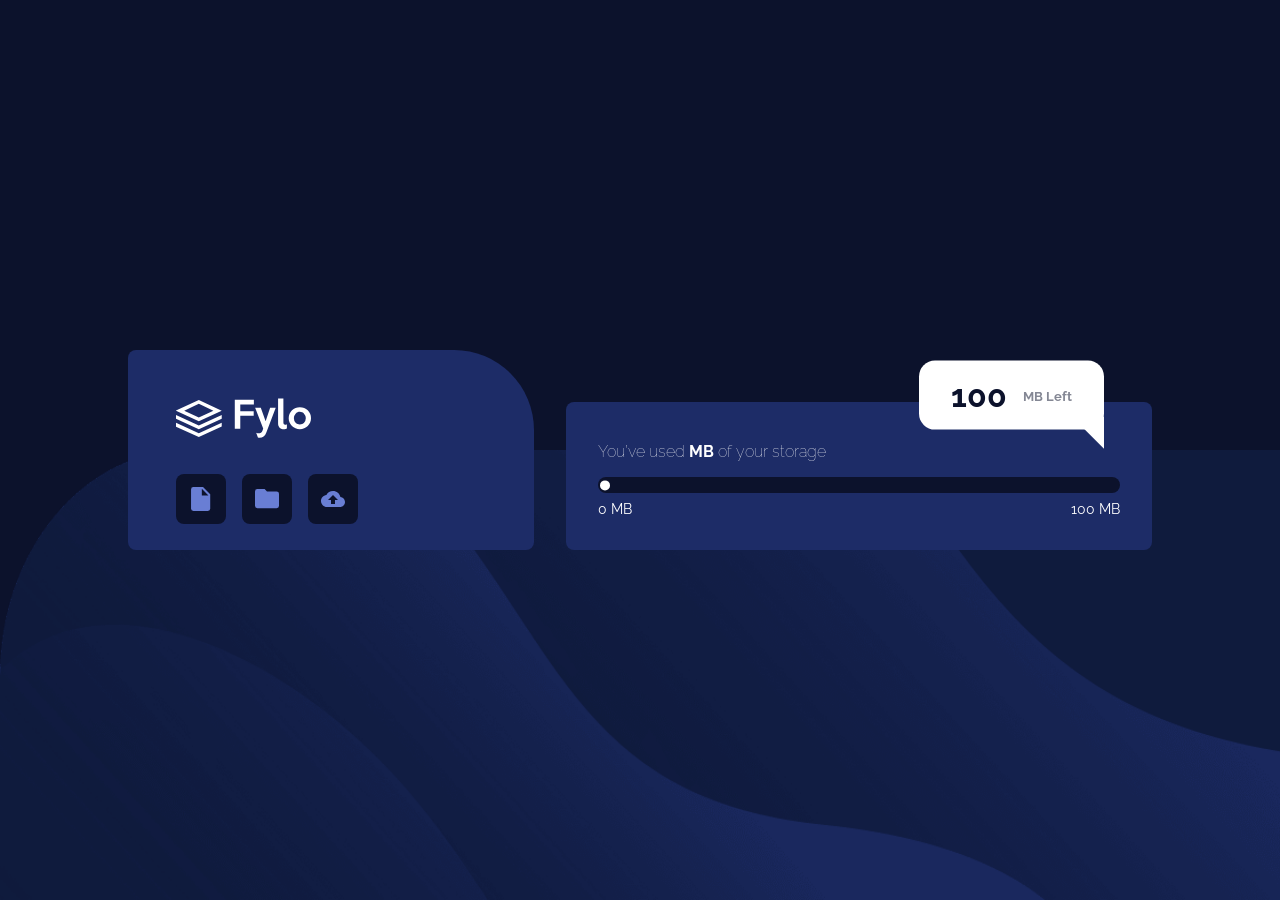
==== index.html @ 4323472f "moved files to main directory" ====
<!DOCTYPE html>
<html lang="en">
  <head>
    <meta charset="UTF-8" />
    <meta name="viewport" content="width=device-width, initial-scale=1.0" />
    <!-- displays site properly based on user's device -->

    <link
      rel="icon"
      type="image/png"
      sizes="32x32"
      href="./assets/favicon-32x32.png"
    />
    <link rel="preconnect" href="https://fonts.googleapis.com" />
    <link rel="preconnect" href="https://fonts.gstatic.com" crossorigin />
    <link rel="preconnect" href="https://fonts.googleapis.com" />
    <link rel="preconnect" href="https://fonts.gstatic.com" crossorigin />
    <link
      href="https://fonts.googleapis.com/css2?family=Raleway:wght@100;400;700&display=swap"
      rel="stylesheet"
    />
    <link rel="stylesheet" href="style.css" />

    <title>Fylo data storage component</title>
  </head>

  <body>
    <img
      src="/Fylo-FronedMentor-Challenge/assets/bg-desktop.png"
      alt=""
      class="desktop-img bg-img"
    />
    <img src="/Fylo-FronedMentor-Challenge/assets/bg-mobile.png" alt="" class="mobile-img bg-img">

    <div class="wrapper">
      <div class="left-box floating-section">
        <img src="/Fylo-FronedMentor-Challenge/assets/logo.svg" alt="" />
        <div class="icons" >
          
          <div class="icon_bg">
            <input type="file" class="upload-file" id="upload-file-btn"></input>
            <img
              src="/Fylo-FronedMentor-Challenge/assets/icon-document.svg"
              alt=""
              class="icons__item"
            />
          </div>
          <div class="icon_bg">
            <img
              src="/Fylo-FronedMentor-Challenge/assets/icon-folder.svg"
              alt=""
              class="icons__item"
            />
          </div>
          <div class="icon_bg">
            <img
              src="/Fylo-FronedMentor-Challenge/assets/icon-upload.svg"
              alt=""
              class="icons__item"
            />
          </div>
        </div>
      </div>

      <div class="right-box floating-section">
        <p>You’ve used <strong><span id="used-size"></span> <span class="size-unit"></span></strong> of your storage</p>
        <div class="range-wrapper">
          <div class="range-bar">
            <div class="progress-bar" id="progress-bar-clr">
              <div class="circle" id="progress-bar-circle"></div>
            </div>
          </div>
          <div class="range-numbers">
            <div class="range-numbers__item" id="zero-size">0 <span class="size-unit"></span></div>
            <div class="range-numbers__item"><span id="max-size"></span> <span class="size-unit"></span></div>
          </div>
        </div>

        <div class="bubble">
          <h1 id="remain-size">185</h1>
          <span><span class="size-unit"></span> Left</span>
          <div class="triangle"></div>
        </div>
      </div>
    </div>

    <script src="index.js"></script>
  </body>
</html>
---- style.css ----
html {
  font-family: "Raleway", sans-serif;
  font-weight: 400;
}

body {
  background: hsl(229, 57%, 11%);
  height: 100vh;
  margin: 0;
}

h1,
h2,
h3,
h4,
h5,
h6 {
  font-weight: 700;
}

img.bg-img {
  position: absolute;
  bottom: 0;
  left: 0;
  right: 0;
  width: 100%;
  height: 50%;
}
img.bg-img.mobile-img {
  display: none;
}

.floating-section {
  background: hsl(228, 56%, 26%);
  border-radius: 0.5rem;
}

.wrapper {
  position: relative;
  display: flex;
  width: 80%;
  height: 200px;
  top: 50%;
  left: 50%;
  transform: translateX(-50%) translateY(-50%);
}

.left-box {
  padding: 3rem 10rem 3rem 3rem;
  border-top-right-radius: 5rem;
  margin-right: 32px;
}

.left-box .icons {
  position: relative;
  display: flex;
  align-items: center;
  margin-top: 2rem;
}

.left-box .icons .icon_bg {
  background: hsl(229, 57%, 11%);
  border-radius: 0.5rem;
  margin-right: 1rem;
  /* padding: 15px; */
  width: 50px;
  height: 50px;
  overflow: hidden;
}

.upload-file {
  z-index: 1;
  position: absolute;
  height: 50px;
  width: 50px;
  opacity: 0;
  cursor: pointer;
}

.left-box .icons .icon_bg .icons__item {
  position: relative;
  left: 50%;
  top: 50%;
  transform: translateX(-50%) translateY(-50%);
}

.right-box {
  position: relative;
  color: white;
  width: 100%;
  height: 50%;
  padding: 1.5rem 2rem;
  margin-top: auto;
}

.right-box p {
  font-weight: 100;
}

.right-box .range-wrapper .range-bar {
  height: 1rem;
  width: 100%;
  background: hsl(229, 57%, 11%);
  border-radius: 50px;
}

.right-box .range-wrapper .range-bar .progress-bar {
  position: relative;
  top: 50%;
  left: 2px;
  transform: translateY(-50%);
  height: 70%;
  border-radius: 50px;
  background: linear-gradient(to right, hsl(6, 100%, 80%), hsl(335, 100%, 65%));
  transition: 300ms ease-in-out;
}

.right-box .range-wrapper .range-bar .progress-bar .circle {
  width: 10px;
  height: 10px;
  background: white;
  border-radius: 100%;
  position: absolute;
  top: 50%;
  right: 0px;
  transform: translateY(-50%);
  transition: 300ms ease-in-out;
}

.right-box .range-wrapper .range-numbers {
  display: flex;
  justify-content: space-between;
  margin-top: 0.5rem;
}
.right-box .range-wrapper .range-numbers .range-numbers__item {
  font-size: 14px;
}

#zero-size {
  cursor: pointer;
}

.right-box .bubble {
  background: white;
  color: hsl(229, 57%, 11%);
  display: flex;
  width: fit-content;
  padding: 1rem 2rem;
  border-radius: 1rem;
  position: absolute;
  top: 0;
  right: 3rem;
  transform: translateY(-60%);
}
.right-box .bubble h1 {
  margin: 0;
}
.right-box .bubble span {
  position: relative;
  color: hsl(229, 7%, 55%);
  font-weight: 700;
  font-size: 0.8rem;
  margin-top: 0.75rem;
  margin-left: 0.5rem;
}
.right-box .bubble .triangle {
  position: absolute;
  bottom: 0;
  right: 0px;
  transform: translateY(60%);
  width: 0;
  height: 0;
  border-top: 2rem solid white;
  border-left: 2rem solid transparent;
}

@media screen and (max-width: 400px) {
  img.bg-img.desktop-img {
    display: none;
  }
  img.bg-img.mobile-img {
    display: block;
    height: 100%;
  }

  .wrapper {
    /* flex-direction: column; */
    position: relative;
    display: grid;
    width: 100vw;
    gap: 32px;
  }
  .left-box {
    position: relative;
    padding: 2rem;
    border-top-right-radius: 5rem;
    margin: 0;
    width: 70%;
    left: 50%;
    transform: translateX(-50%);
  }
  .right-box {
    position: relative;
    left: 50%;
    transform: translateX(-50%);
    color: white;
    width: 70%;
    /* height: 50%; */
    padding: 2rem 2rem 3rem 2rem;
    margin-top: auto;
  }

  .right-box .bubble {
    top: 100%;
    right: 50%;
    transform: translateX(50%) translateY(-40%);
  }
  .right-box .bubble .triangle {
    display: none;
  }
}
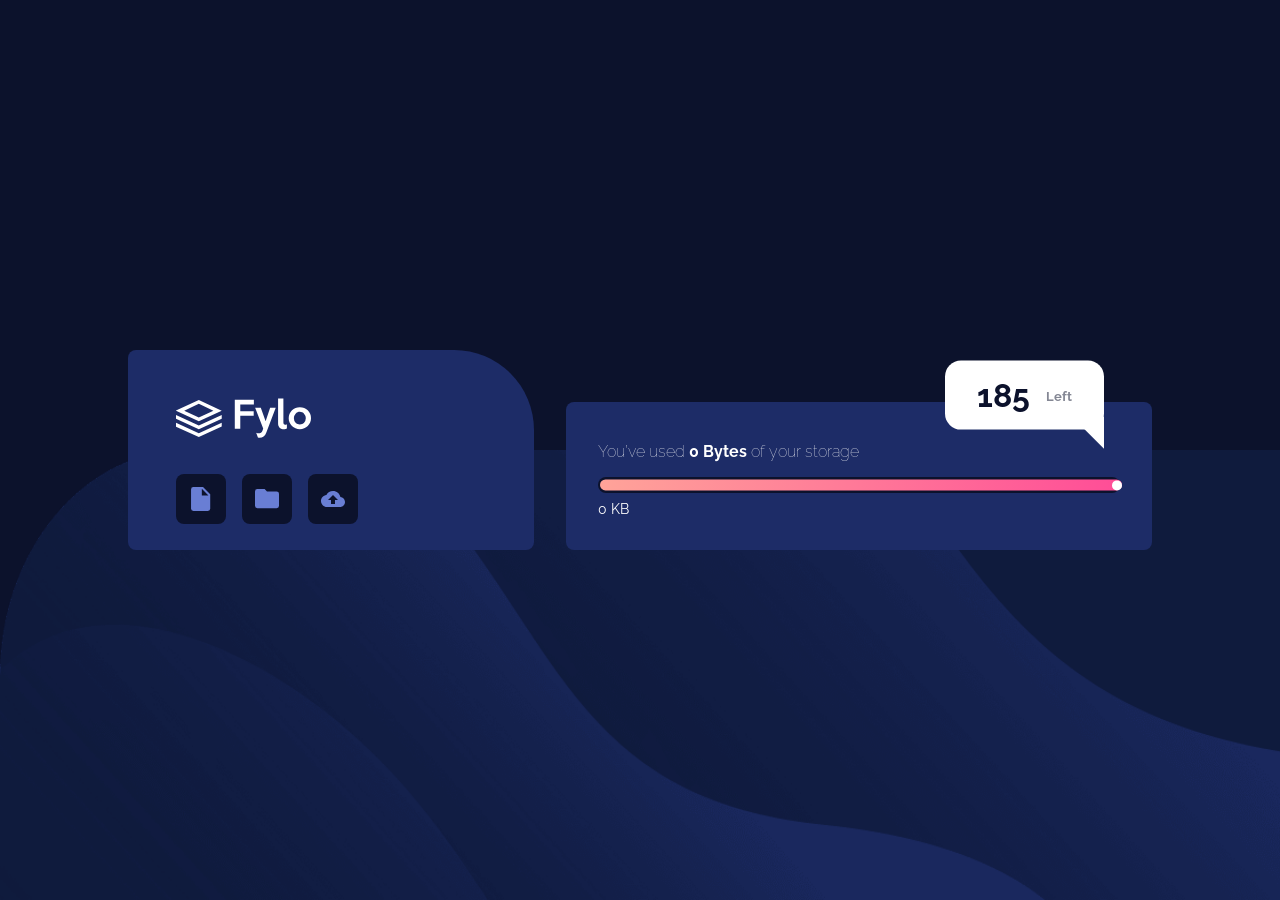
==== commit 1bb86b07: "new approach" ====
--- a/index.html
+++ b/index.html
@@ -26,35 +26,35 @@
 
   <body>
     <img
-      src="/Fylo-FronedMentor-Challenge/assets/bg-desktop.png"
+      src="./assets/bg-desktop.png"
       alt=""
       class="desktop-img bg-img"
     />
-    <img src="/Fylo-FronedMentor-Challenge/assets/bg-mobile.png" alt="" class="mobile-img bg-img">
+    <img src="./assets/bg-mobile.png" alt="" class="mobile-img bg-img">
 
     <div class="wrapper">
       <div class="left-box floating-section">
-        <img src="/Fylo-FronedMentor-Challenge/assets/logo.svg" alt="" />
+        <img src="./assets/logo.svg" alt="" />
         <div class="icons" >
           
           <div class="icon_bg">
-            <input type="file" class="upload-file" id="upload-file-btn"></input>
+            <input type="file" class="upload-file" onclick="this.value=null;" id="upload-file-btn" onchange="onFileInputChange(this)"></input>
             <img
-              src="/Fylo-FronedMentor-Challenge/assets/icon-document.svg"
+              src="./assets/icon-document.svg"
               alt=""
               class="icons__item"
             />
           </div>
           <div class="icon_bg">
             <img
-              src="/Fylo-FronedMentor-Challenge/assets/icon-folder.svg"
+              src="./assets/icon-folder.svg"
               alt=""
               class="icons__item"
             />
           </div>
           <div class="icon_bg">
             <img
-              src="/Fylo-FronedMentor-Challenge/assets/icon-upload.svg"
+              src="./assets/icon-upload.svg"
               alt=""
               class="icons__item"
             />
@@ -63,7 +63,7 @@
       </div>
 
       <div class="right-box floating-section">
-        <p>You’ve used <strong><span id="used-size"></span> <span class="size-unit"></span></strong> of your storage</p>
+        <p>You’ve used <strong><span id="used-size"></span> <span id="used-size-unit" class="size-unit"></span></strong> of your storage</p>
         <div class="range-wrapper">
           <div class="range-bar">
             <div class="progress-bar" id="progress-bar-clr">
@@ -71,14 +71,14 @@
             </div>
           </div>
           <div class="range-numbers">
-            <div class="range-numbers__item" id="zero-size">0 <span class="size-unit"></span></div>
-            <div class="range-numbers__item"><span id="max-size"></span> <span class="size-unit"></span></div>
+            <div class="range-numbers__item" id="zero-size" onclick="reset()">0 <span class="size-unit">KB</span></div>
+            <div class="range-numbers__item"><span id="max-size"></span> <span id="total-size-unit" class="size-unit"></span></div>
           </div>
         </div>
 
         <div class="bubble">
           <h1 id="remain-size">185</h1>
-          <span><span class="size-unit"></span> Left</span>
+          <span><span id="remain-size-unit" class="size-unit"></span> Left</span>
           <div class="triangle"></div>
         </div>
       </div>
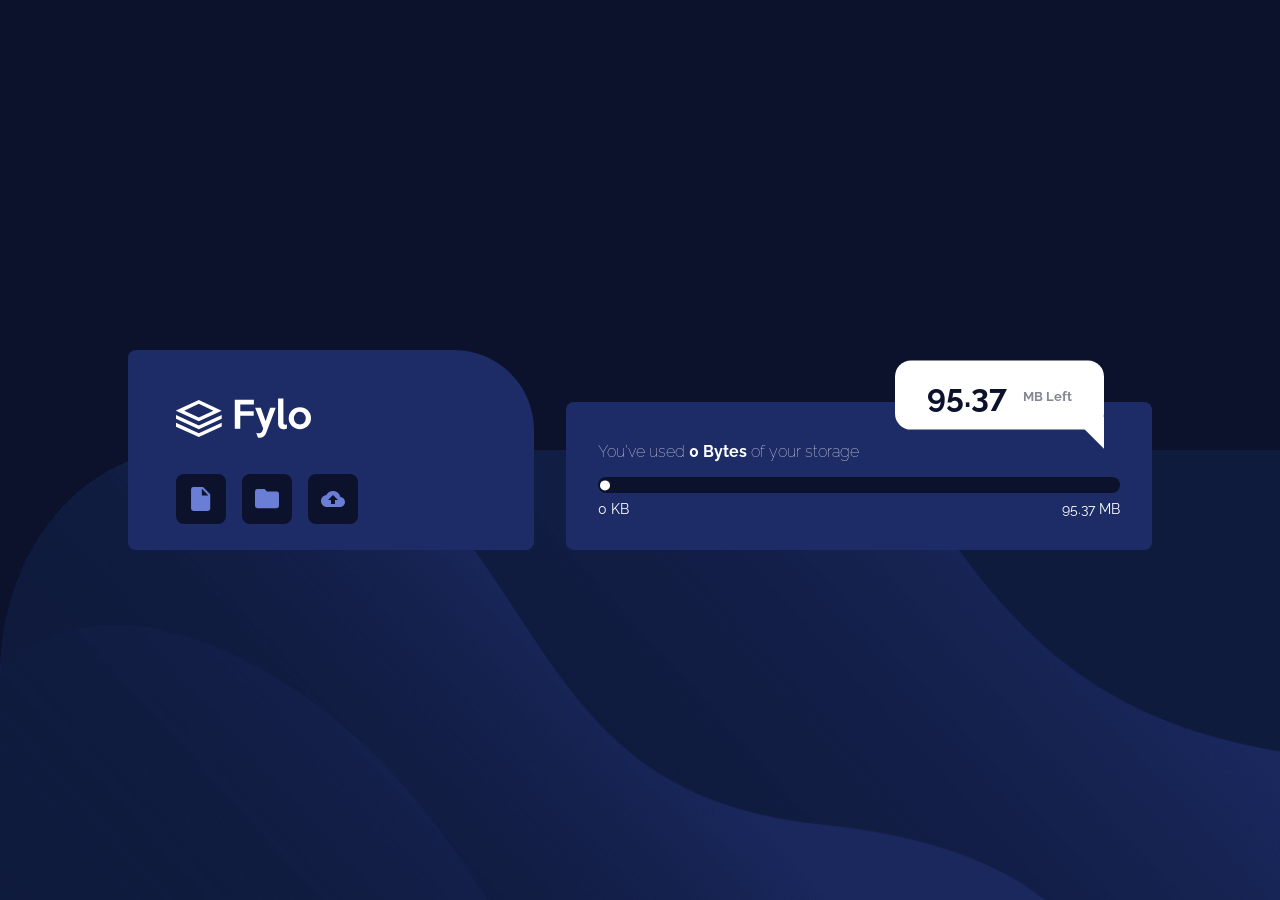
==== commit 358da18a: "fixes" ====
--- a/index.html
+++ b/index.html
@@ -38,7 +38,7 @@
         <div class="icons" >
           
           <div class="icon_bg">
-            <input type="file" class="upload-file" onclick="this.value=null;" id="upload-file-btn" onchange="onFileInputChange(this)"></input>
+            <input type="file" class="upload-file" onclick="this.value=null;" id="upload-file-btn" onchange="onFileInputChange(test1)"></input>
             <img
               src="./assets/icon-document.svg"
               alt=""
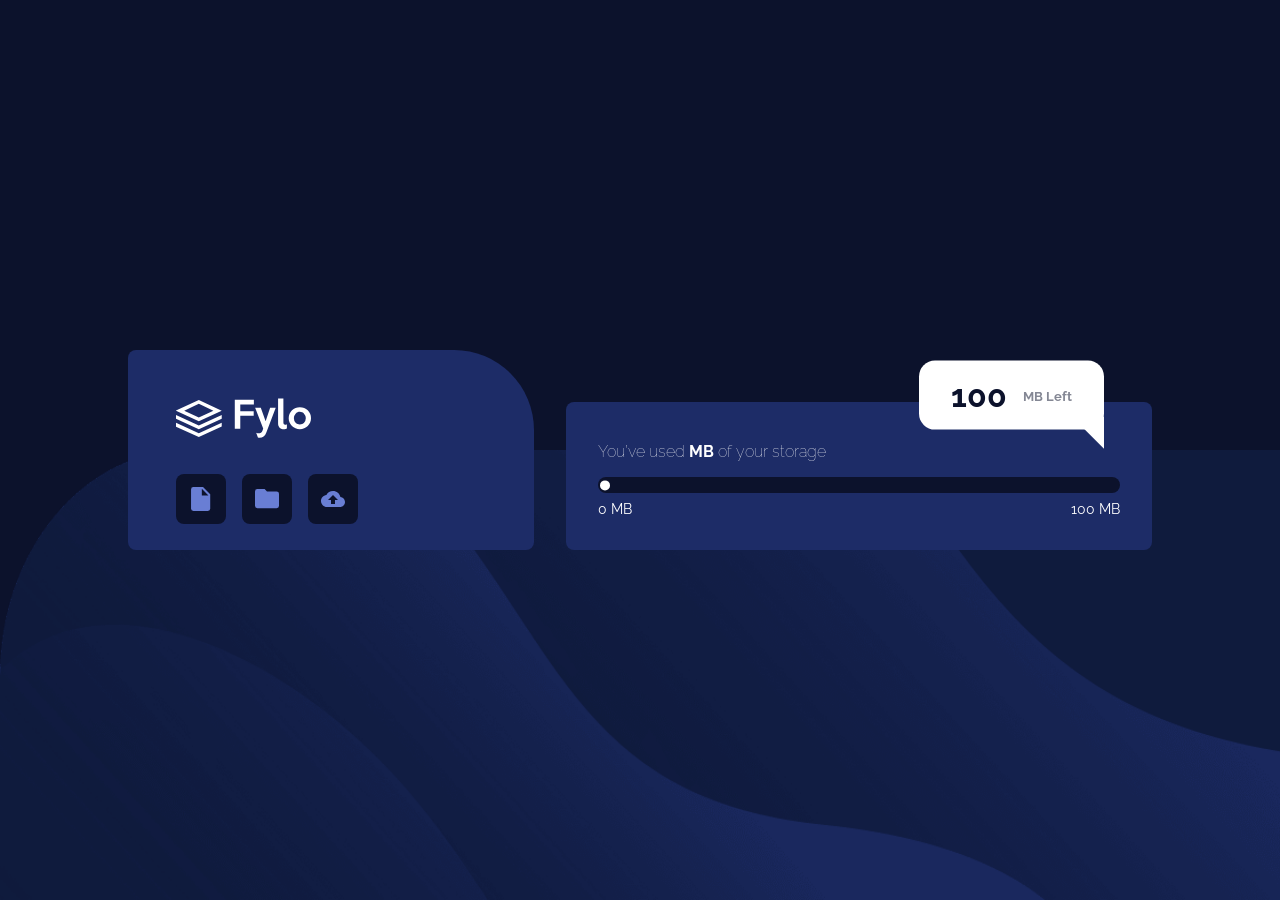
==== commit 100204e2: "changing onchange to pass this" ====
--- a/index.html
+++ b/index.html
@@ -38,7 +38,7 @@
         <div class="icons" >
           
           <div class="icon_bg">
-            <input type="file" class="upload-file" onclick="this.value=null;" id="upload-file-btn" onchange="onFileInputChange(test1)"></input>
+            <input type="file" class="upload-file" onclick="this.value=null;" id="upload-file-btn" onchange="onFileInputChange(this)"></input>
             <img
               src="./assets/icon-document.svg"
               alt=""
